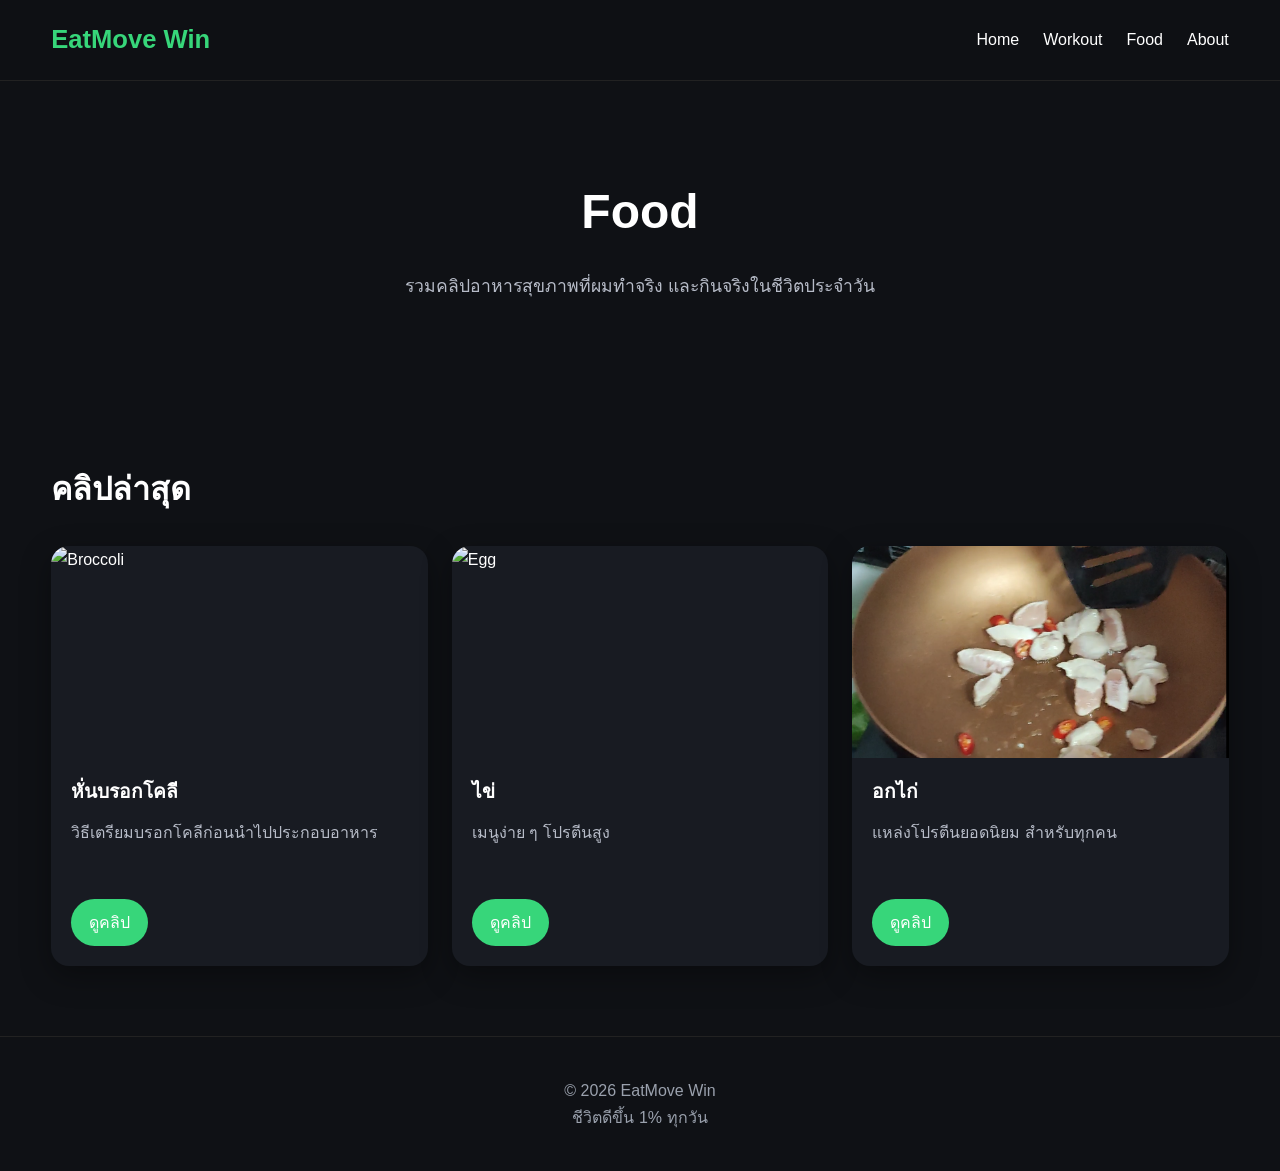
==== food/index.html @ aa66dd6d "Update index.html" ====
<!DOCTYPE html>
<html lang="th">

<head>
<link rel="canonical" href="https://www.eatmovewin.com/food/">
<meta charset="UTF-8">

<meta name="viewport" content="width=device-width, initial-scale=1.0">

<title>Food | EatMove Win</title>

<meta name="description"
content="รวมคลิปอาหารสุขภาพและเมนูง่าย ๆ สำหรับคนที่อยากดูแลสุขภาพ">

<link rel="stylesheet" href="../css/style.css">

</head>

<body>

<header>

<div class="container">

<div class="logo">

EatMove Win

</div>

<nav>

<a href="../index.html">Home</a>

<a href="../workout/index.html">Workout</a>

<a href="../food/index.html">Food</a>

<a href="../about.html">About</a>

</nav>

</div>

</header>

<section class="hero">

<div class="container">

<h1>Food</h1>

<p>

รวมคลิปอาหารสุขภาพที่ผมทำจริง
และกินจริงในชีวิตประจำวัน

</p>

</div>

</section>

<section>

<div class="container">

<h2>คลิปล่าสุด</h2>

<div class="cards">

<div class="card">

<img src="../images/food1.jpg" alt="Broccoli">

<h3>หั่นบรอกโคลี</h3>

<p>

วิธีเตรียมบรอกโคลีก่อนนำไปประกอบอาหาร

</p>

<a href="#" target="_blank" rel="noopener noreferrer">

ดูคลิป

</a>

</div>

<div class="card">

<img src="../images/omeleg.jpg" alt="Egg">

<h3>ไข่</h3>

<p>

เมนูง่าย ๆ
โปรตีนสูง

</p>

<a href="#" target="_blank" rel="noopener noreferrer">

ดูคลิป

</a>

</div>

<div class="card">

<img src="../images/chicken_breast.jpg" alt="Chicken">

<h3>อกไก่</h3>

<p>

แหล่งโปรตีนยอดนิยม
สำหรับทุกคน

</p>

<a href="#" target="_blank" rel="noopener noreferrer">

ดูคลิป

</a>

</div>

</div>

</div>

</section>

<footer>

<div class="container">

<p>

© 2026 EatMove Win

<br>

ชีวิตดีขึ้น 1% ทุกวัน

</p>

</div>

</footer>

<script src="../js/script.js"></script>

</body>

</html>
---- css/style.css ----
/* ===========================
   EatMove Win Website
   Version 1
=========================== */

:root{

    --bg:#0f1115;
    --card:#181b22;
    --card-hover:#20242d;
    --text:#ffffff;
    --text-light:#b7bcc8;
    --primary:#37d67a;
    --primary-hover:#2db867;

    --radius:18px;

    --shadow:0 10px 30px rgba(0,0,0,.35);

    --max-width:1200px;

}

*{

    margin:0;
    padding:0;
    box-sizing:border-box;

}

html{

    scroll-behavior:smooth;

}

body{

    background:var(--bg);
    color:var(--text);

    font-family:
    "Segoe UI",
    Tahoma,
    Geneva,
    Verdana,
    sans-serif;

    line-height:1.7;

}

img{

    width:100%;
    display:block;

}

a{

    text-decoration:none;

}

.container{

    width:min(92%, var(--max-width));
    margin:auto;

}

/* ===========================
HEADER
=========================== */

header{

    position:sticky;
    top:0;

    background:rgba(15,17,21,.92);

    backdrop-filter:blur(12px);

    z-index:999;

    border-bottom:1px solid #222;

}

header .container{

    display:flex;

    justify-content:space-between;

    align-items:center;

    padding:18px 0;

}

.logo{

    font-size:1.6rem;

    font-weight:700;

    color:var(--primary);

}

nav{

    display:flex;
    gap:24px;

}

nav a{

    color:white;

    transition:.25s;

    font-weight:500;

}

nav a:hover{

    color:var(--primary);

}

/* ===========================
HERO
=========================== */

.hero{

    padding:90px 0;

    text-align:center;

}

.hero h1{

    font-size:3rem;

    margin-bottom:20px;

}

.hero p{

    max-width:700px;

    margin:auto;

    color:var(--text-light);

    font-size:1.1rem;

}

.buttons{

    margin-top:40px;

    display:flex;

    justify-content:center;

    gap:18px;

    flex-wrap:wrap;

}

.buttons a{

    background:var(--primary);

    color:white;

    padding:14px 30px;

    border-radius:999px;

    transition:.25s;

    font-weight:bold;

}

.buttons a:hover{

    background:var(--primary-hover);

    transform:translateY(-2px);

}

/* ===========================
SECTION
=========================== */

section{

    padding:70px 0;

}

section h2{

    margin-bottom:30px;

    font-size:2rem;

}

/* ===========================
CARDS
=========================== */

.cards{

    display:grid;

    grid-template-columns:
    repeat(auto-fit,minmax(260px,1fr));

    gap:24px;

}

.card{

    background:var(--card);

    border-radius:var(--radius);

    overflow:hidden;

    box-shadow:var(--shadow);

    transition:.3s;

}

.card:hover{

    transform:translateY(-8px);

    background:var(--card-hover);

}

.card img{

    aspect-ratio:16/9;

    object-fit:cover;

}

.card h3{

    padding:18px 20px 10px;

    font-size:1.2rem;

}

.card p{

    padding:0 20px;

    color:var(--text-light);

    min-height:60px;

}

.card a{

    display:inline-block;

    margin:20px;

    background:var(--primary);

    color:white;

    padding:10px 18px;

    border-radius:999px;

    transition:.25s;

}

.card a:hover{

    background:var(--primary-hover);

}

/* ===========================
ABOUT
=========================== */

.about p{

    max-width:850px;

    color:var(--text-light);

}

/* ===========================
FOOTER
=========================== */

footer{

    border-top:1px solid #222;

    padding:40px 0;

    text-align:center;

    color:#9aa1ad;

}

/* ===========================
MOBILE
=========================== */

@media(max-width:768px){

header .container{

    flex-direction:column;

    gap:18px;

}

nav{

    gap:14px;

    flex-wrap:wrap;

    justify-content:center;

}

.hero{

    padding:70px 0;

}

.hero h1{

    font-size:2.2rem;

}

.hero p{

    font-size:1rem;

}

.buttons{

    flex-direction:column;

    align-items:center;

}

.buttons a{

    width:230px;

    text-align:center;

}

section{

    padding:50px 0;

}

}

/* ===========================
ACTIVE MENU
=========================== */

nav a.active{

    color:var(--primary);

}

/* ===========================
CARD ANIMATION
=========================== */

.card{

    opacity:0;

    transform:translateY(25px);

}

.card.show{

    opacity:1;

    transform:translateY(0);

    transition:.6s;

}
.site-logo {
    display: flex;
    align-items: center;
    gap: 10px;
}

.logo-img {
    height: 50px;
    width: auto;
}
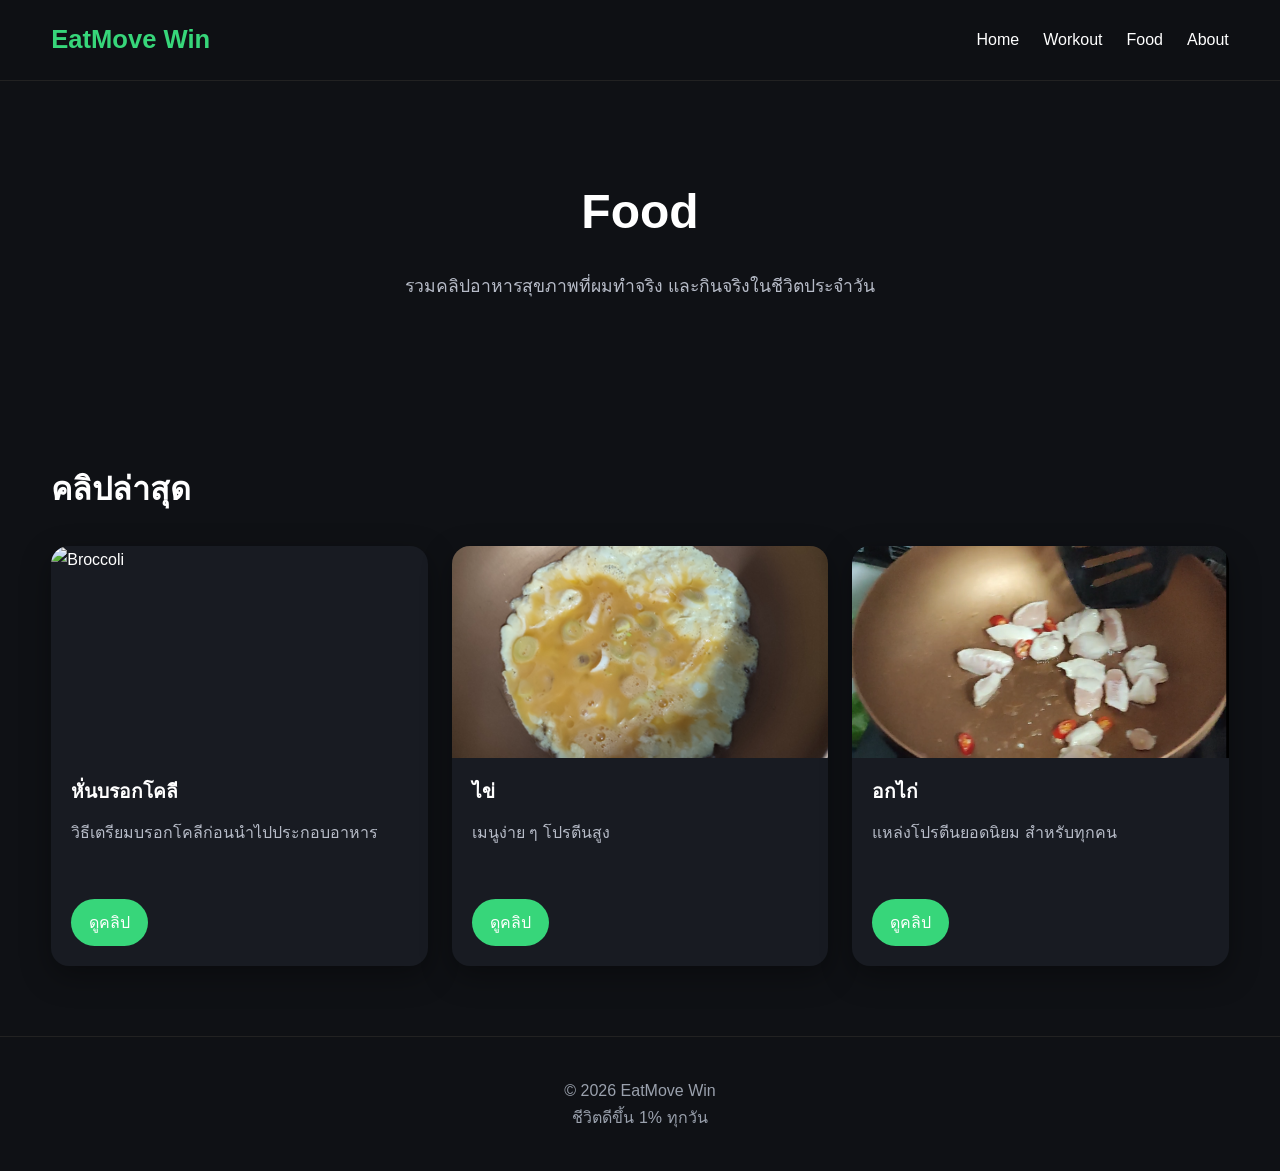
==== commit 4b02a55d: "Update index.html" ====
--- a/food/index.html
+++ b/food/index.html
@@ -2,6 +2,7 @@
 <html lang="th">
 
 <head>
+<link rel="icon" href="/images/favicon.png">
 <link rel="canonical" href="https://www.eatmovewin.com/food/">
 <meta charset="UTF-8">
 
@@ -12,6 +13,23 @@
 <meta name="description"
 content="รวมคลิปอาหารสุขภาพและเมนูง่าย ๆ สำหรับคนที่อยากดูแลสุขภาพ">
 
+
+
+<meta property="og:url" content="https://www.eatmovewin.com/food.html">
+
+<meta property="og:image" content="https://www.eatmovewin.com/images/og-image.png">
+
+<meta property="og:locale" content="th_TH">
+
+<meta name="twitter:card" content="summary_large_image">
+
+<meta name="twitter:title" content="EatMove Win">
+
+<meta name="twitter:description" content="ชีวิตดีขึ้น 1% ทุกวัน">
+
+<meta name="twitter:image" content="https://www.eatmovewin.com/images/og-image.png">
+
+  
 <link rel="stylesheet" href="../css/style.css">
 
 </head>
@@ -91,7 +109,7 @@
 
 <div class="card">
 
-<img src="../images/omeleg.jpg" alt="Egg">
+<img src="../images/omelet.png" alt="Egg">
 
 <h3>ไข่</h3>
 
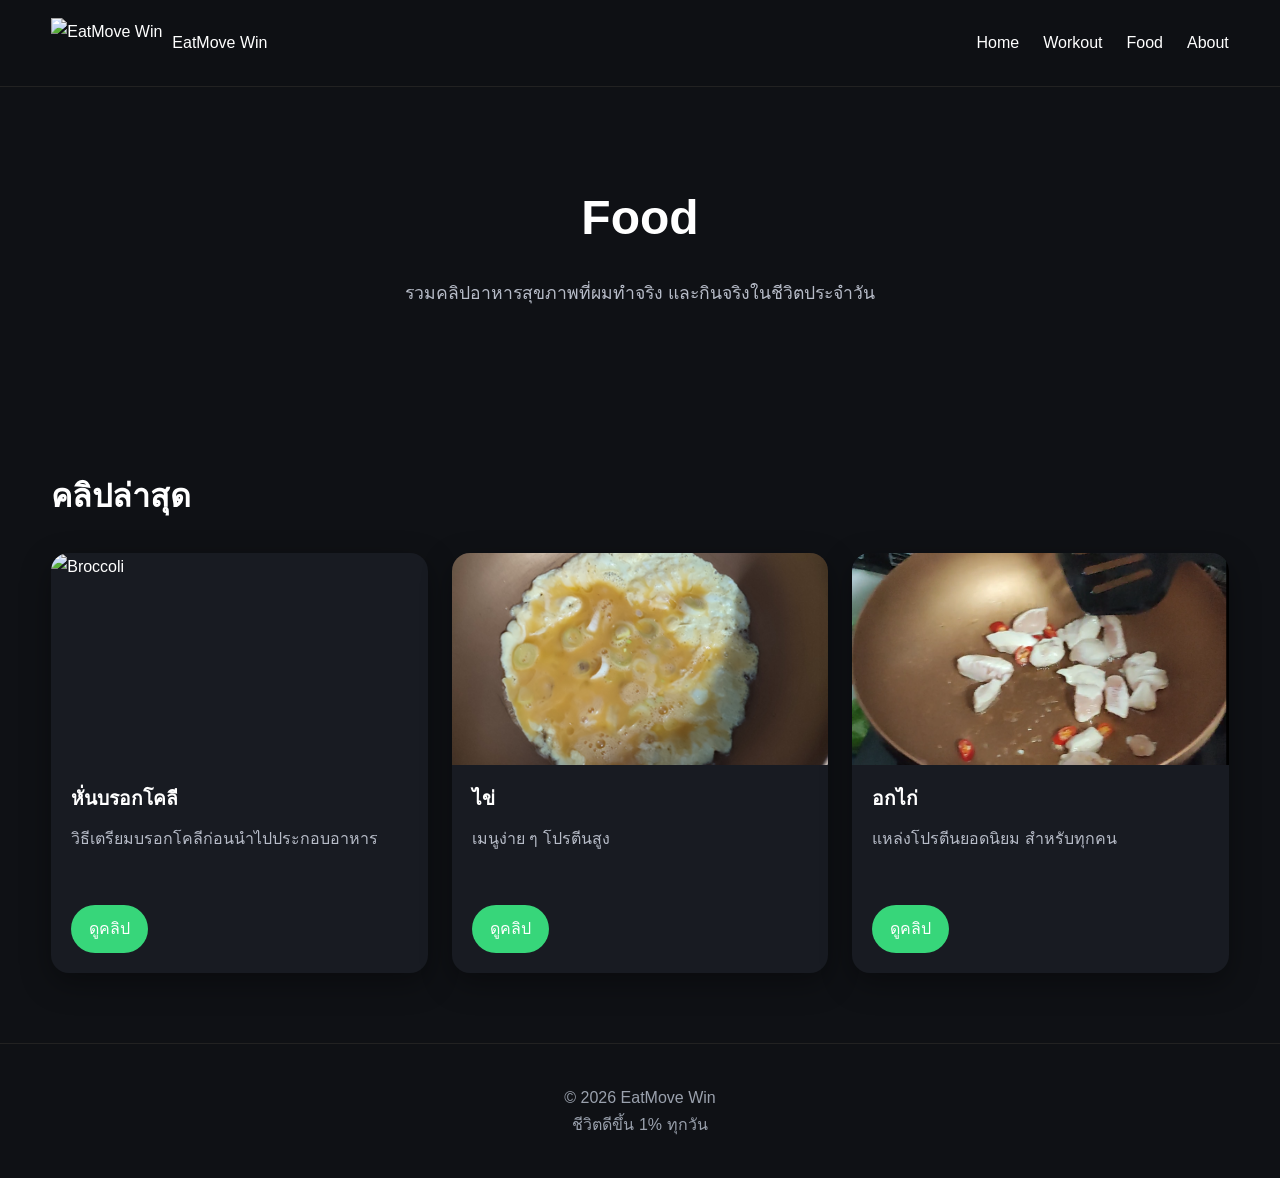
==== commit 02d0af63: "Update index.html" ====
--- a/food/index.html
+++ b/food/index.html
@@ -29,6 +29,16 @@
 
 <meta name="twitter:image" content="https://www.eatmovewin.com/images/og-image.png">
 
+
+
+
+  <title>เมนูไข่ต้มง่าย ๆ | EatMoveWin</title>
+
+<meta property="og:title" content="เมนูไข่ต้มง่าย ๆ | EatMoveWin">
+<meta property="og:description" content="เมนูง่าย ๆ ที่ผมกินบ่อยในวันที่ไม่อยากคิดเยอะ">
+<meta property="og:url" content="https://www.eatmovewin.com/food/boiled-eggs">
+<meta property="og:image" content="https://www.eatmovewin.com/images/food/boiled-eggs.jpg">
+
   
 <link rel="stylesheet" href="../css/style.css">
 
@@ -40,11 +50,10 @@
 
 <div class="container">
 
-<div class="logo">
-
-EatMove Win
-
-</div>
+    <div class="site-logo">
+        <img src="images/logo.png" alt="EatMove Win" class="logo-img">    
+        <spam>EatMove Win</spam>
+    </div>
 
 <nav>
 
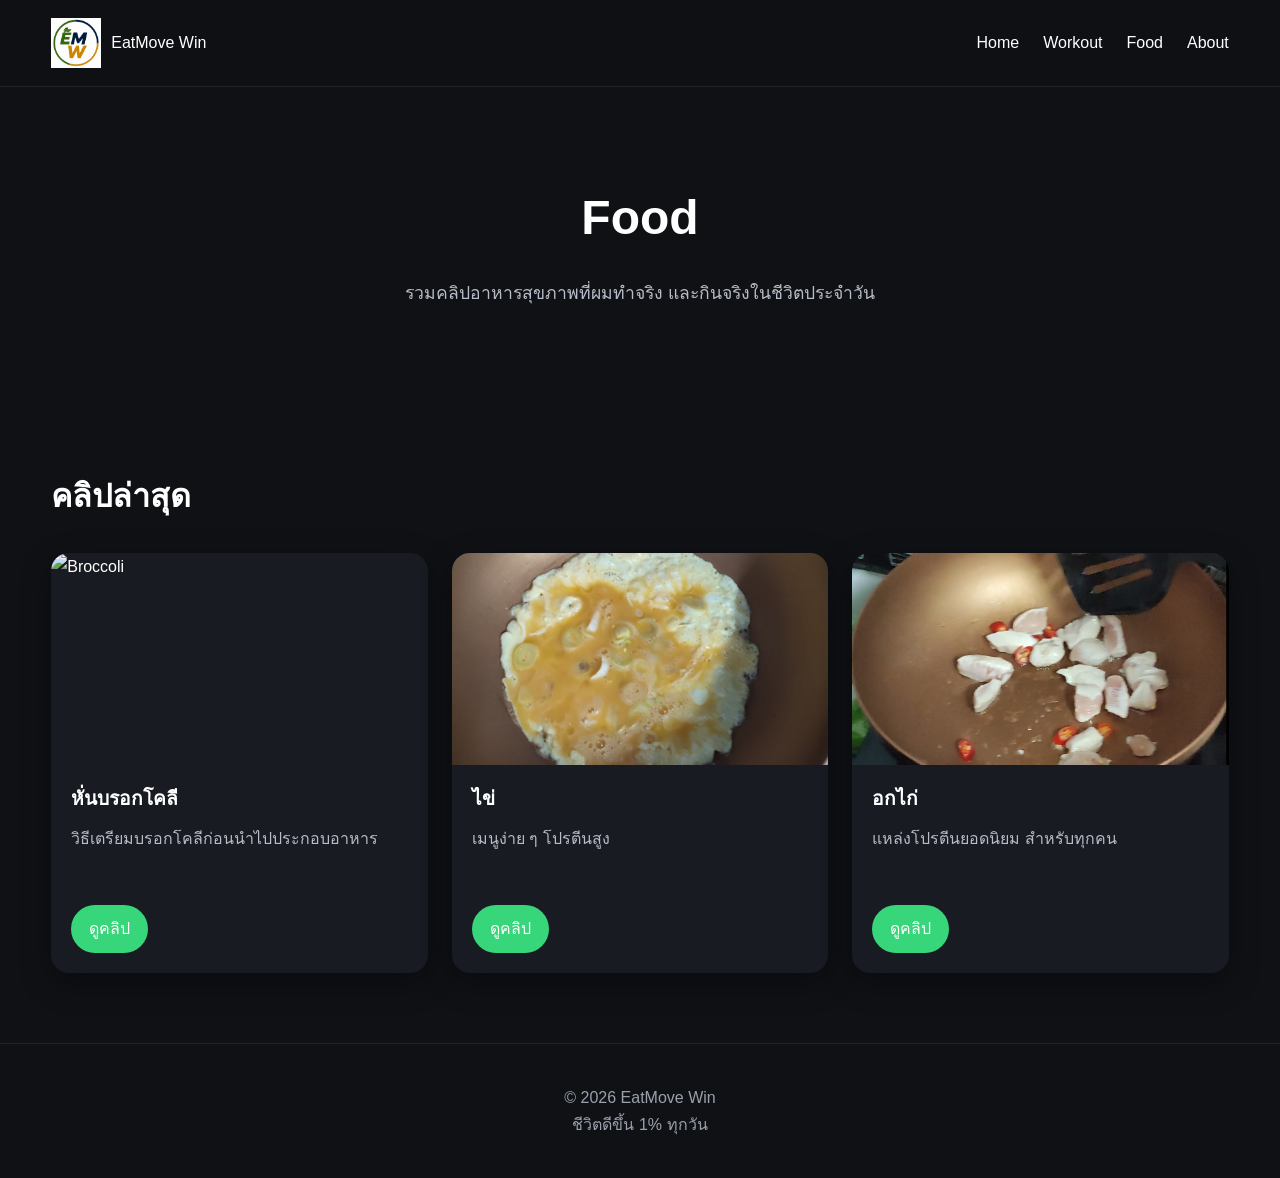
==== commit 029fe44b: "Update index.html" ====
--- a/food/index.html
+++ b/food/index.html
@@ -51,7 +51,7 @@
 <div class="container">
 
     <div class="site-logo">
-        <img src="images/logo.png" alt="EatMove Win" class="logo-img">    
+        <img src="/images/logo.png" alt="EatMove Win" class="logo-img">    
         <spam>EatMove Win</spam>
     </div>
 
